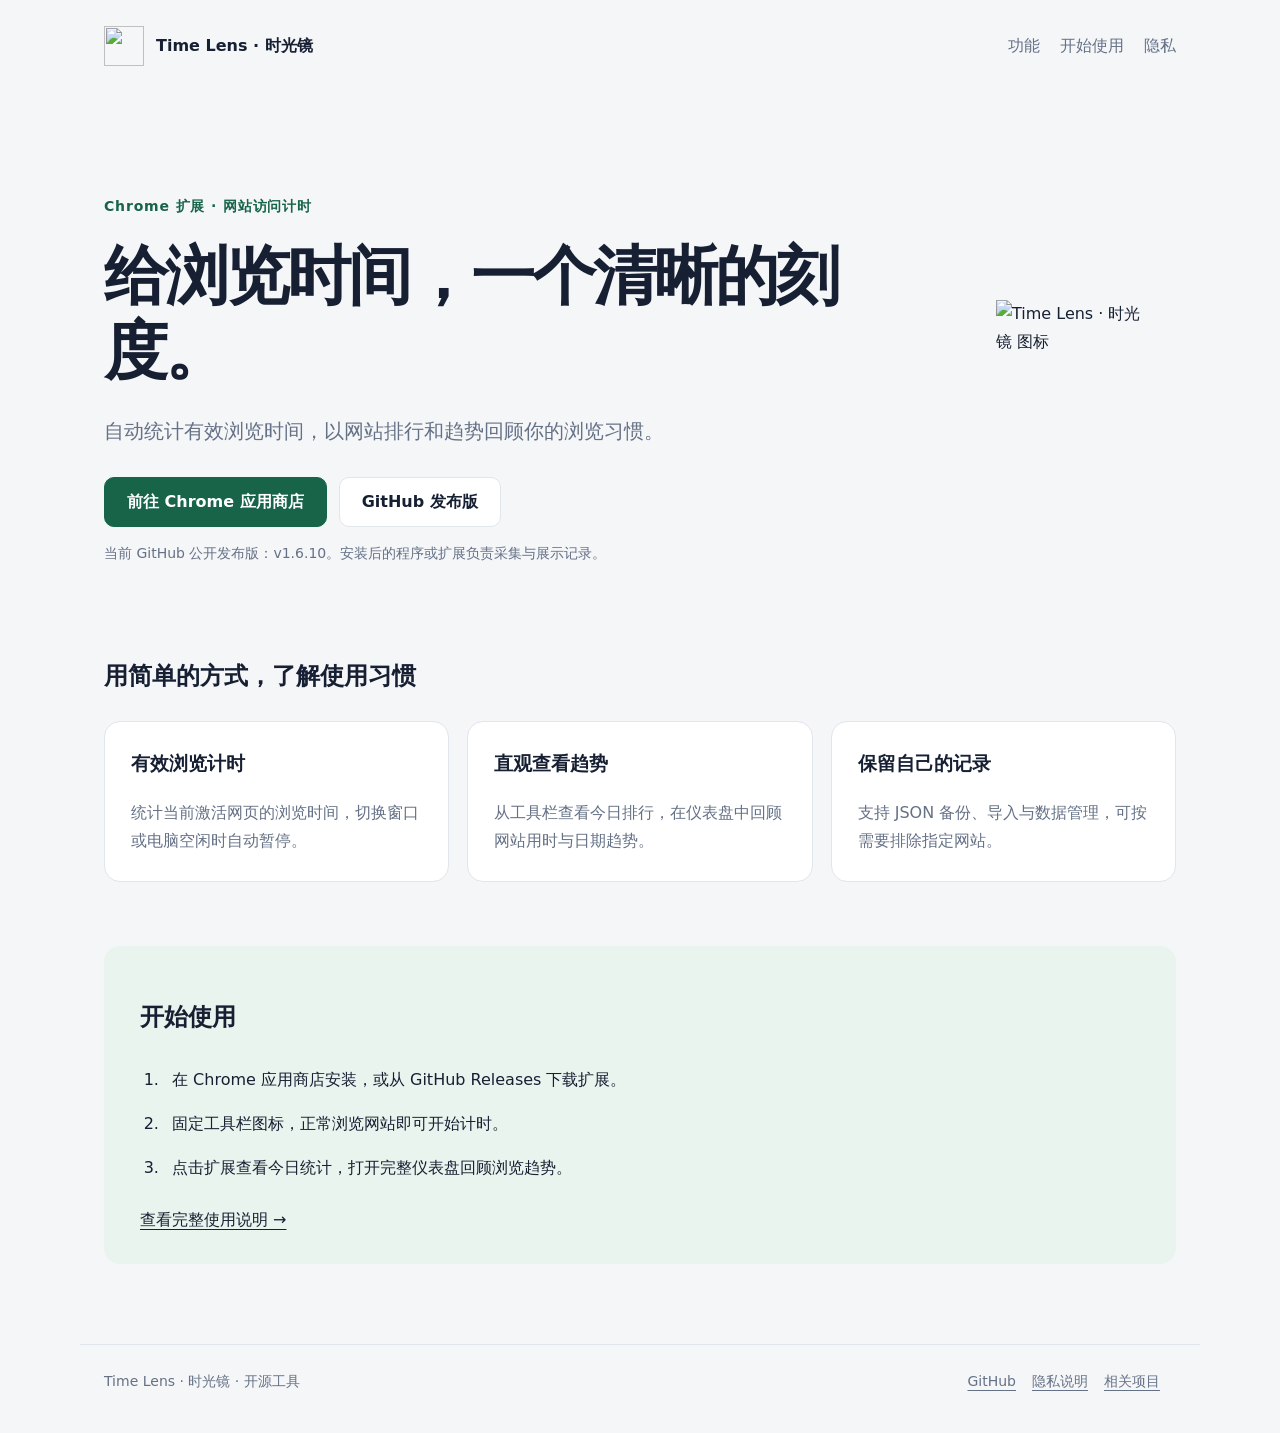
==== site/index.html @ b0091fdf "Publish product website across hosting platforms [skip netlify]" ====
<!doctype html>
<html lang="zh-CN"><head><meta charset="utf-8"><meta name="viewport" content="width=device-width,initial-scale=1"><title>Time Lens · 时光镜 — Chrome 扩展 · 网站访问计时</title><meta name="description" content="自动统计有效浏览时间，以网站排行和趋势回顾你的浏览习惯。"><meta name="color-scheme" content="light dark"><link rel="icon" href="logo.png"><link rel="stylesheet" href="site.css"></head><body>
<header><a class="brand" href="./"><img src="logo.png" width="40" height="40" alt=""><span>Time Lens · 时光镜</span></a><nav aria-label="页面导航"><a href="./#features">功能</a><a href="./#start">开始使用</a><a href="privacy.html">隐私</a></nav></header><main><section class="hero"><div><p class="eyebrow">Chrome 扩展 · 网站访问计时</p><h1>给浏览时间，一个清晰的刻度。</h1><p class="lead">自动统计有效浏览时间，以网站排行和趋势回顾你的浏览习惯。</p><div class="actions"><a class="button primary" href="https://chromewebstore.google.com/detail/idihkkiapagakajacljibnpekkfpiacm">前往 Chrome 应用商店</a><a class="button" href="https://github.com/yuzhounh/timelens-chrome-extension/releases/latest">GitHub 发布版</a></div><p class="note">当前 GitHub 公开发布版：v1.6.10。安装后的程序或扩展负责采集与展示记录。</p></div><img class="hero-logo" src="logo.png" alt="Time Lens · 时光镜 图标" width="160" height="160"></section><section id="features"><h2>用简单的方式，了解使用习惯</h2><div class="cards"><article class="card"><h3>有效浏览计时</h3><p>统计当前激活网页的浏览时间，切换窗口或电脑空闲时自动暂停。</p></article><article class="card"><h3>直观查看趋势</h3><p>从工具栏查看今日排行，在仪表盘中回顾网站用时与日期趋势。</p></article><article class="card"><h3>保留自己的记录</h3><p>支持 JSON 备份、导入与数据管理，可按需要排除指定网站。</p></article></div></section><section class="steps" id="start"><h2>开始使用</h2><ol><li>在 Chrome 应用商店安装，或从 GitHub Releases 下载扩展。</li><li>固定工具栏图标，正常浏览网站即可开始计时。</li><li>点击扩展查看今日统计，打开完整仪表盘回顾浏览趋势。</li></ol><a href="https://github.com/yuzhounh/timelens-chrome-extension#readme">查看完整使用说明 →</a></section></main><footer><span>Time Lens · 时光镜 · 开源工具</span><div><a href="https://github.com/yuzhounh/timelens-chrome-extension">GitHub</a><a href="privacy.html">隐私说明</a><a href="https://soft-trace.pages.dev/">相关项目</a></div></footer>
</body></html>
---- site/site.css ----
:root{color-scheme:light dark;--bg:#f5f6f8;--card:#fff;--ink:#172033;--muted:#657186;--line:#e1e5ec;--accent:#176448;--tint:#e9f4ee}*{box-sizing:border-box}body{margin:0;background:var(--bg);color:var(--ink);font:16px/1.75 system-ui,-apple-system,"Segoe UI","Microsoft YaHei",sans-serif}a{color:inherit;text-underline-offset:4px}header,main,footer{max-width:1120px;margin:auto;padding:24px}header{display:flex;align-items:center;justify-content:space-between;gap:24px}.brand{display:flex;align-items:center;gap:12px;text-decoration:none;font-weight:700}.brand img{width:40px;height:40px;object-fit:contain}nav{display:flex;gap:20px}nav a{display:inline-flex;align-items:center;min-height:44px;text-decoration:none;color:var(--muted)}.hero{padding:64px 0 56px;display:grid;grid-template-columns:1fr 180px;gap:48px;align-items:center}.eyebrow{color:var(--accent);font-weight:650;letter-spacing:.06em;font-size:14px}h1{font-size:clamp(34px,5.5vw,64px);letter-spacing:-.045em;line-height:1.18;max-width:780px;margin:20px 0 24px}.lead{font-size:20px;color:var(--muted);max-width:680px}.hero-logo{width:160px;height:160px;object-fit:contain}.actions{display:flex;flex-wrap:wrap;gap:12px;margin-top:28px}.button{display:inline-flex;align-items:center;justify-content:center;min-height:48px;min-width:48px;padding:10px 22px;border:1px solid var(--line);border-radius:10px;text-decoration:none;background:var(--card);font-weight:600}.primary{color:#fff;background:var(--accent);border-color:var(--accent)}.note{font-size:14px;color:var(--muted)}.cards{display:grid;grid-template-columns:repeat(3,1fr);gap:18px;margin:24px 0 64px}.card{padding:26px;background:var(--card);border:1px solid var(--line);border-radius:16px}.card h3{margin-top:0}.card p{color:var(--muted);margin-bottom:0}section{scroll-margin-top:30px}.steps{padding:30px 36px;background:var(--tint);border-radius:16px;margin-bottom:56px}.steps ol{padding-left:24px}.steps li{padding:8px}.prose{max-width:780px;padding:40px 0 70px}.prose h1{font-size:42px}.prose p{color:var(--muted)}footer{border-top:1px solid var(--line);display:flex;flex-wrap:wrap;justify-content:space-between;gap:16px;color:var(--muted);font-size:14px}footer a{display:inline-block;min-height:40px;margin-right:16px}@media(prefers-color-scheme:dark){:root{--bg:#10151d;--card:#18202c;--ink:#eef2f7;--muted:#a9b4c4;--line:#2c3746;--accent:#67d4a6;--tint:#172d25}.primary{color:#10251b}}@media(max-width:640px){header,main,footer{padding:20px}header{align-items:flex-start;gap:12px;flex-wrap:wrap}nav{gap:18px}.hero{grid-template-columns:1fr;padding:36px 0 32px;gap:20px}.hero-logo{width:80px;height:80px;grid-row:1}.cards{grid-template-columns:1fr;margin-bottom:36px}.steps{padding:20px}.lead{font-size:18px}.actions .button{flex:1 1 auto}h1{font-size:38px}}
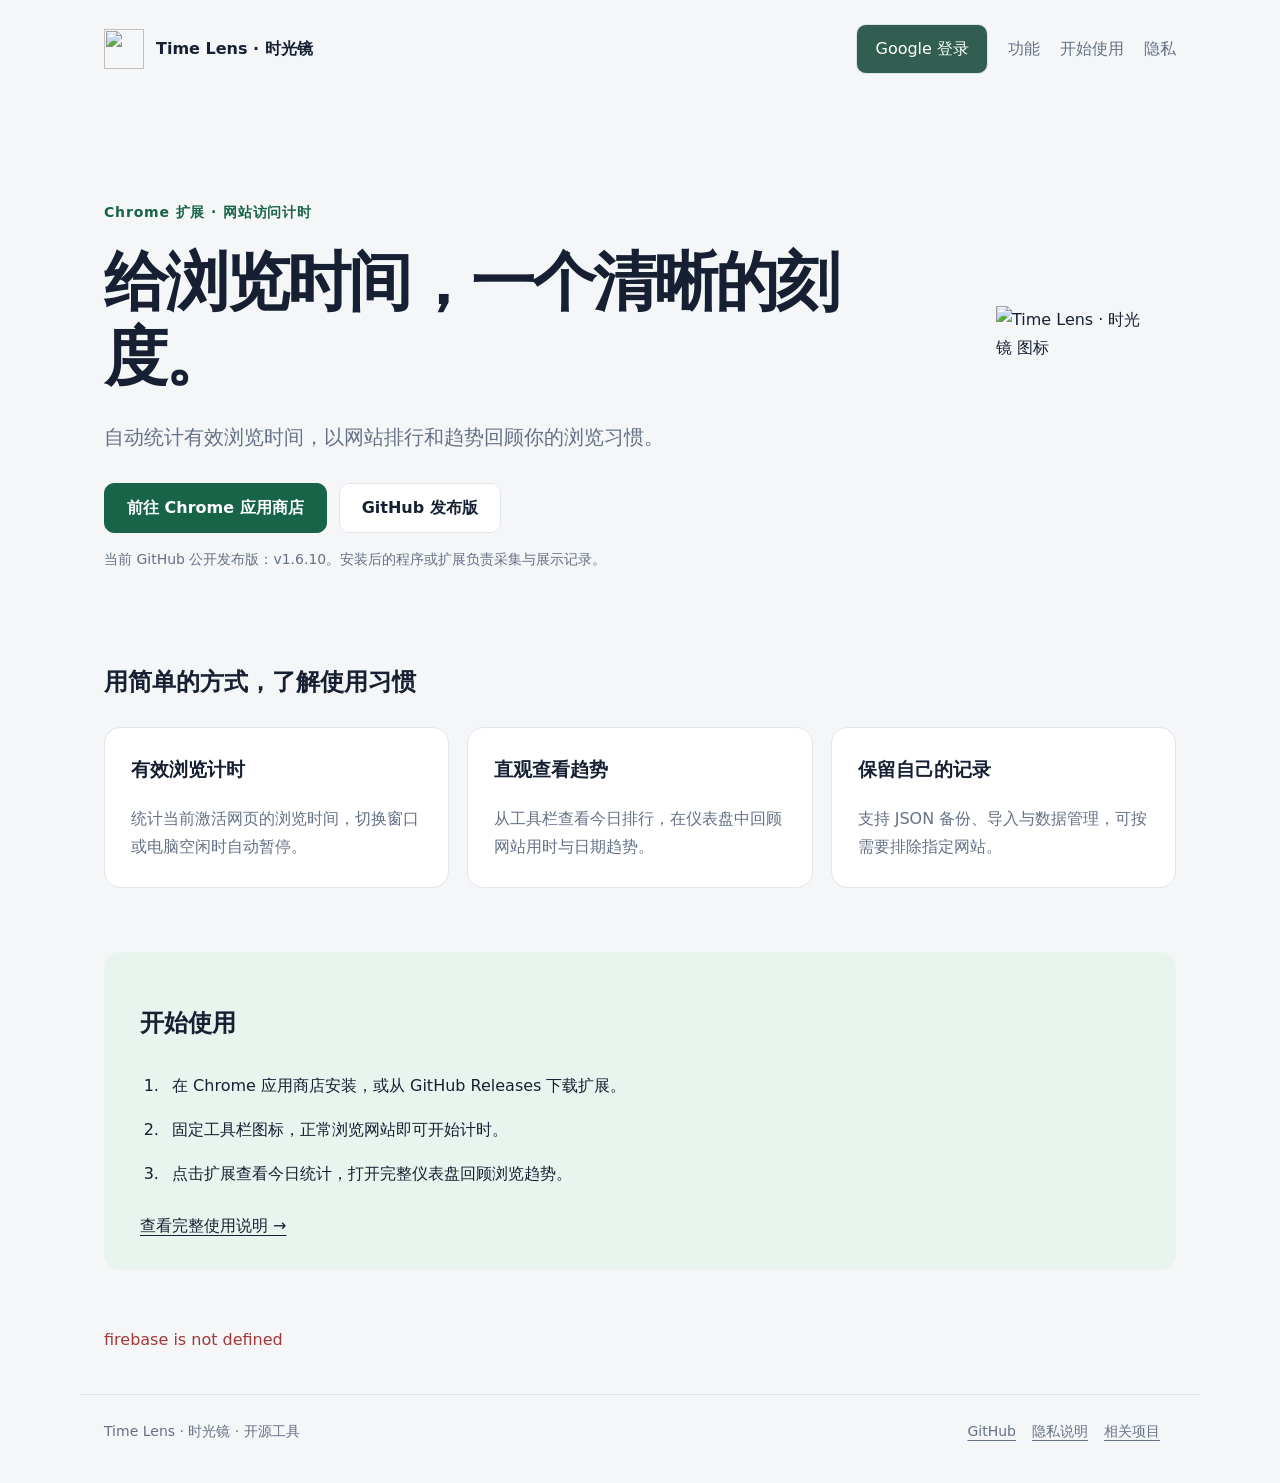
==== commit de4cb3ac: "Add Google sign-in and personal cloud dashboards [skip netlify]" ====
--- a/site/index.html
+++ b/site/index.html
@@ -1,4 +1,6 @@
 <!doctype html>
-<html lang="zh-CN"><head><meta charset="utf-8"><meta name="viewport" content="width=device-width,initial-scale=1"><title>Time Lens · 时光镜 — Chrome 扩展 · 网站访问计时</title><meta name="description" content="自动统计有效浏览时间，以网站排行和趋势回顾你的浏览习惯。"><meta name="color-scheme" content="light dark"><link rel="icon" href="logo.png"><link rel="stylesheet" href="site.css"></head><body>
-<header><a class="brand" href="./"><img src="logo.png" width="40" height="40" alt=""><span>Time Lens · 时光镜</span></a><nav aria-label="页面导航"><a href="./#features">功能</a><a href="./#start">开始使用</a><a href="privacy.html">隐私</a></nav></header><main><section class="hero"><div><p class="eyebrow">Chrome 扩展 · 网站访问计时</p><h1>给浏览时间，一个清晰的刻度。</h1><p class="lead">自动统计有效浏览时间，以网站排行和趋势回顾你的浏览习惯。</p><div class="actions"><a class="button primary" href="https://chromewebstore.google.com/detail/idihkkiapagakajacljibnpekkfpiacm">前往 Chrome 应用商店</a><a class="button" href="https://github.com/yuzhounh/timelens-chrome-extension/releases/latest">GitHub 发布版</a></div><p class="note">当前 GitHub 公开发布版：v1.6.10。安装后的程序或扩展负责采集与展示记录。</p></div><img class="hero-logo" src="logo.png" alt="Time Lens · 时光镜 图标" width="160" height="160"></section><section id="features"><h2>用简单的方式，了解使用习惯</h2><div class="cards"><article class="card"><h3>有效浏览计时</h3><p>统计当前激活网页的浏览时间，切换窗口或电脑空闲时自动暂停。</p></article><article class="card"><h3>直观查看趋势</h3><p>从工具栏查看今日排行，在仪表盘中回顾网站用时与日期趋势。</p></article><article class="card"><h3>保留自己的记录</h3><p>支持 JSON 备份、导入与数据管理，可按需要排除指定网站。</p></article></div></section><section class="steps" id="start"><h2>开始使用</h2><ol><li>在 Chrome 应用商店安装，或从 GitHub Releases 下载扩展。</li><li>固定工具栏图标，正常浏览网站即可开始计时。</li><li>点击扩展查看今日统计，打开完整仪表盘回顾浏览趋势。</li></ol><a href="https://github.com/yuzhounh/timelens-chrome-extension#readme">查看完整使用说明 →</a></section></main><footer><span>Time Lens · 时光镜 · 开源工具</span><div><a href="https://github.com/yuzhounh/timelens-chrome-extension">GitHub</a><a href="privacy.html">隐私说明</a><a href="https://soft-trace.pages.dev/">相关项目</a></div></footer>
+<html lang="zh-CN"><head><meta charset="utf-8"><meta name="viewport" content="width=device-width,initial-scale=1"><title>Time Lens · 时光镜 — Chrome 扩展 · 网站访问计时</title><meta name="description" content="自动统计有效浏览时间，以网站排行和趋势回顾你的浏览习惯。"><meta name="color-scheme" content="light dark"><link rel="icon" href="logo.png"><link rel="stylesheet" href="site.css"><script src="https://www.gstatic.com/firebasejs/12.4.0/firebase-app-compat.js" defer></script>
+<script src="https://www.gstatic.com/firebasejs/12.4.0/firebase-auth-compat.js" defer></script>
+<script src="cloud-auth.js" defer></script><link rel="stylesheet" href="cloud.css"></head><body>
+<header><a class="brand" href="./"><img src="logo.png" width="40" height="40" alt=""><span>Time Lens · 时光镜</span></a><nav aria-label="页面导航"><button class="site-login" data-cloud-login>Google 登录</button><a href="./#features">功能</a><a href="./#start">开始使用</a><a href="privacy.html">隐私</a></nav></header><main><section class="hero"><div><p class="eyebrow">Chrome 扩展 · 网站访问计时</p><h1>给浏览时间，一个清晰的刻度。</h1><p class="lead">自动统计有效浏览时间，以网站排行和趋势回顾你的浏览习惯。</p><div class="actions"><a class="button primary" href="https://chromewebstore.google.com/detail/idihkkiapagakajacljibnpekkfpiacm">前往 Chrome 应用商店</a><a class="button" href="https://github.com/yuzhounh/timelens-chrome-extension/releases/latest">GitHub 发布版</a></div><p class="note">当前 GitHub 公开发布版：v1.6.10。安装后的程序或扩展负责采集与展示记录。</p></div><img class="hero-logo" src="logo.png" alt="Time Lens · 时光镜 图标" width="160" height="160"></section><section id="features"><h2>用简单的方式，了解使用习惯</h2><div class="cards"><article class="card"><h3>有效浏览计时</h3><p>统计当前激活网页的浏览时间，切换窗口或电脑空闲时自动暂停。</p></article><article class="card"><h3>直观查看趋势</h3><p>从工具栏查看今日排行，在仪表盘中回顾网站用时与日期趋势。</p></article><article class="card"><h3>保留自己的记录</h3><p>支持 JSON 备份、导入与数据管理，可按需要排除指定网站。</p></article></div></section><section class="steps" id="start"><h2>开始使用</h2><ol><li>在 Chrome 应用商店安装，或从 GitHub Releases 下载扩展。</li><li>固定工具栏图标，正常浏览网站即可开始计时。</li><li>点击扩展查看今日统计，打开完整仪表盘回顾浏览趋势。</li></ol><a href="https://github.com/yuzhounh/timelens-chrome-extension#readme">查看完整使用说明 →</a></section><p id="auth-message" role="status"></p></main><footer><span>Time Lens · 时光镜 · 开源工具</span><div><a href="https://github.com/yuzhounh/timelens-chrome-extension">GitHub</a><a href="privacy.html">隐私说明</a><a href="https://soft-trace.pages.dev/">相关项目</a></div></footer>
 </body></html>
--- a/site/cloud.css
+++ b/site/cloud.css
@@ -0,0 +1,18 @@
+
+[hidden]{display:none!important}
+body.auth-wait>*:not(.auth-gate){display:none!important}
+.auth-gate{position:relative;min-height:100vh;display:grid;place-items:center;background:#f5f7fa;padding:24px;font:16px/1.7 system-ui,"Microsoft YaHei",sans-serif;color:#233344}
+.auth-card{max-width:480px;padding:42px;border:1px solid #e1e6ed;border-radius:20px;background:#fff;box-shadow:0 16px 60px #2030400d}
+.auth-card h1{font-size:30px;line-height:1.3;margin:12px 0}
+.auth-card button,.cloud-session button,.site-login{min-width:44px;min-height:44px;padding:10px 18px;border:1px solid #dce3eb;border-radius:10px;background:#fff;color:#243446;cursor:pointer;font:inherit}
+.auth-card button,.site-login{background:#315e50;color:white}
+.auth-card a{color:#315e50}
+#auth-message{min-height:24px;color:#a33737}
+.cloud-session{display:flex;justify-content:flex-end;align-items:center;gap:14px;max-width:1530px;margin:0 auto;padding:12px 24px;font:14px/1.5 system-ui;color:#6b7789;flex-wrap:wrap}
+.cloud-view #pause,.cloud-view [data-settings-tab="data"],.cloud-view #import-data,.cloud-view #choose-import-file,.cloud-view #tab-data{display:none!important}
+.cloud-view [data-settings-panel="devices"] input{pointer-events:none}
+.cloud-view [data-rename-device]{display:none!important}
+.cloud-view #preferencesPanel>article:first-child{display:none}
+.cloud-view #idle-minutes,.cloud-view #auto-start{pointer-events:none}
+@media(prefers-color-scheme:dark){.auth-gate{background:#111820;color:#edf2f5}.auth-card{background:#1a2530;border-color:#35424f}.auth-card a{color:#9dd1bc}}
+@media(max-width:600px){.auth-card{padding:26px}.cloud-session{justify-content:space-between;padding:12px 20px}.cloud-session span:first-child{max-width:100%}}
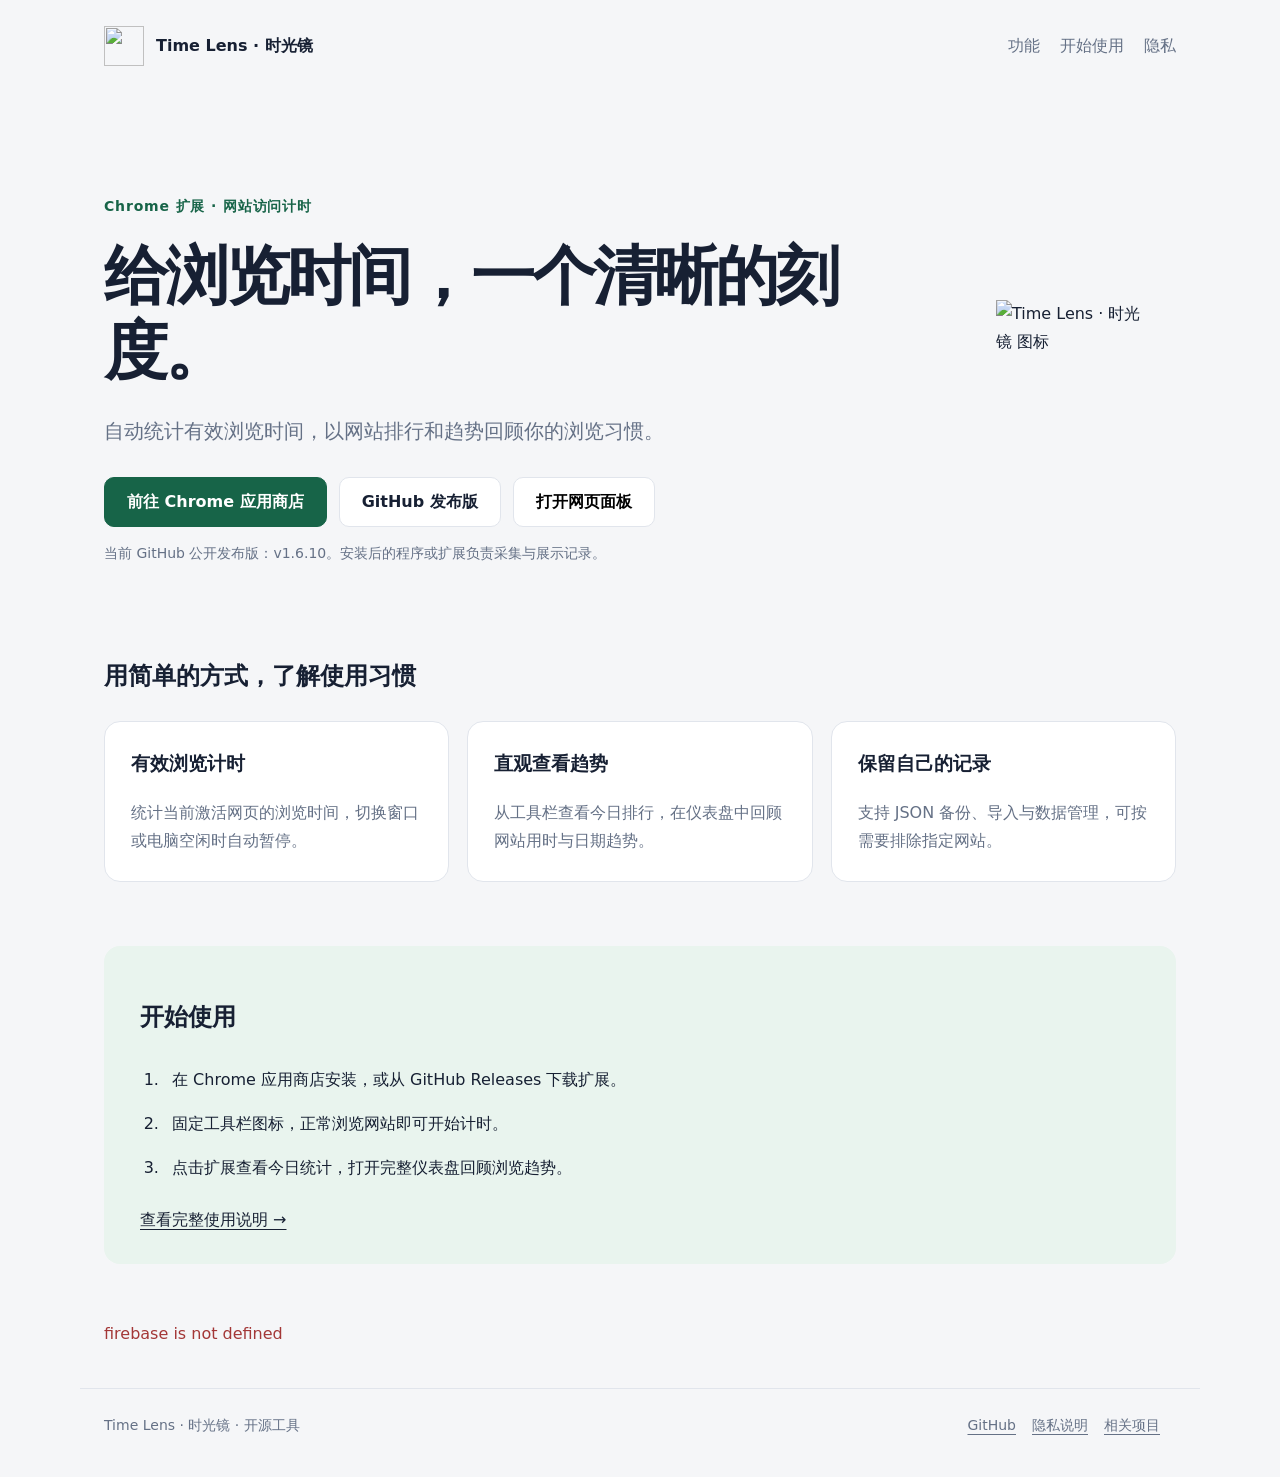
==== commit 1bb0e980: "Refine dashboard account controls and website panel entry [skip netlify]" ====
--- a/site/index.html
+++ b/site/index.html
@@ -2,5 +2,5 @@
 <html lang="zh-CN"><head><meta charset="utf-8"><meta name="viewport" content="width=device-width,initial-scale=1"><title>Time Lens · 时光镜 — Chrome 扩展 · 网站访问计时</title><meta name="description" content="自动统计有效浏览时间，以网站排行和趋势回顾你的浏览习惯。"><meta name="color-scheme" content="light dark"><link rel="icon" href="logo.png"><link rel="stylesheet" href="site.css"><script src="https://www.gstatic.com/firebasejs/12.4.0/firebase-app-compat.js" defer></script>
 <script src="https://www.gstatic.com/firebasejs/12.4.0/firebase-auth-compat.js" defer></script>
 <script src="cloud-auth.js" defer></script><link rel="stylesheet" href="cloud.css"></head><body>
-<header><a class="brand" href="./"><img src="logo.png" width="40" height="40" alt=""><span>Time Lens · 时光镜</span></a><nav aria-label="页面导航"><button class="site-login" data-cloud-login>Google 登录</button><a href="./#features">功能</a><a href="./#start">开始使用</a><a href="privacy.html">隐私</a></nav></header><main><section class="hero"><div><p class="eyebrow">Chrome 扩展 · 网站访问计时</p><h1>给浏览时间，一个清晰的刻度。</h1><p class="lead">自动统计有效浏览时间，以网站排行和趋势回顾你的浏览习惯。</p><div class="actions"><a class="button primary" href="https://chromewebstore.google.com/detail/idihkkiapagakajacljibnpekkfpiacm">前往 Chrome 应用商店</a><a class="button" href="https://github.com/yuzhounh/timelens-chrome-extension/releases/latest">GitHub 发布版</a></div><p class="note">当前 GitHub 公开发布版：v1.6.10。安装后的程序或扩展负责采集与展示记录。</p></div><img class="hero-logo" src="logo.png" alt="Time Lens · 时光镜 图标" width="160" height="160"></section><section id="features"><h2>用简单的方式，了解使用习惯</h2><div class="cards"><article class="card"><h3>有效浏览计时</h3><p>统计当前激活网页的浏览时间，切换窗口或电脑空闲时自动暂停。</p></article><article class="card"><h3>直观查看趋势</h3><p>从工具栏查看今日排行，在仪表盘中回顾网站用时与日期趋势。</p></article><article class="card"><h3>保留自己的记录</h3><p>支持 JSON 备份、导入与数据管理，可按需要排除指定网站。</p></article></div></section><section class="steps" id="start"><h2>开始使用</h2><ol><li>在 Chrome 应用商店安装，或从 GitHub Releases 下载扩展。</li><li>固定工具栏图标，正常浏览网站即可开始计时。</li><li>点击扩展查看今日统计，打开完整仪表盘回顾浏览趋势。</li></ol><a href="https://github.com/yuzhounh/timelens-chrome-extension#readme">查看完整使用说明 →</a></section><p id="auth-message" role="status"></p></main><footer><span>Time Lens · 时光镜 · 开源工具</span><div><a href="https://github.com/yuzhounh/timelens-chrome-extension">GitHub</a><a href="privacy.html">隐私说明</a><a href="https://soft-trace.pages.dev/">相关项目</a></div></footer>
+<header><a class="brand" href="./"><img src="logo.png" width="40" height="40" alt=""><span>Time Lens · 时光镜</span></a><nav aria-label="页面导航"><a href="./#features">功能</a><a href="./#start">开始使用</a><a href="privacy.html">隐私</a></nav></header><main><section class="hero"><div><p class="eyebrow">Chrome 扩展 · 网站访问计时</p><h1>给浏览时间，一个清晰的刻度。</h1><p class="lead">自动统计有效浏览时间，以网站排行和趋势回顾你的浏览习惯。</p><div class="actions"><a class="button primary" href="https://chromewebstore.google.com/detail/idihkkiapagakajacljibnpekkfpiacm">前往 Chrome 应用商店</a><a class="button" href="https://github.com/yuzhounh/timelens-chrome-extension/releases/latest">GitHub 发布版</a><button class="button" data-cloud-login data-cloud-label="打开网页面板">打开网页面板</button></div><p class="note">当前 GitHub 公开发布版：v1.6.10。安装后的程序或扩展负责采集与展示记录。</p></div><img class="hero-logo" src="logo.png" alt="Time Lens · 时光镜 图标" width="160" height="160"></section><section id="features"><h2>用简单的方式，了解使用习惯</h2><div class="cards"><article class="card"><h3>有效浏览计时</h3><p>统计当前激活网页的浏览时间，切换窗口或电脑空闲时自动暂停。</p></article><article class="card"><h3>直观查看趋势</h3><p>从工具栏查看今日排行，在仪表盘中回顾网站用时与日期趋势。</p></article><article class="card"><h3>保留自己的记录</h3><p>支持 JSON 备份、导入与数据管理，可按需要排除指定网站。</p></article></div></section><section class="steps" id="start"><h2>开始使用</h2><ol><li>在 Chrome 应用商店安装，或从 GitHub Releases 下载扩展。</li><li>固定工具栏图标，正常浏览网站即可开始计时。</li><li>点击扩展查看今日统计，打开完整仪表盘回顾浏览趋势。</li></ol><a href="https://github.com/yuzhounh/timelens-chrome-extension#readme">查看完整使用说明 →</a></section><p id="auth-message" role="status"></p></main><footer><span>Time Lens · 时光镜 · 开源工具</span><div><a href="https://github.com/yuzhounh/timelens-chrome-extension">GitHub</a><a href="privacy.html">隐私说明</a><a href="https://soft-trace.pages.dev/">相关项目</a></div></footer>
 </body></html>
--- a/site/site.css
+++ b/site/site.css
@@ -1 +1,3 @@
 :root{color-scheme:light dark;--bg:#f5f6f8;--card:#fff;--ink:#172033;--muted:#657186;--line:#e1e5ec;--accent:#176448;--tint:#e9f4ee}*{box-sizing:border-box}body{margin:0;background:var(--bg);color:var(--ink);font:16px/1.75 system-ui,-apple-system,"Segoe UI","Microsoft YaHei",sans-serif}a{color:inherit;text-underline-offset:4px}header,main,footer{max-width:1120px;margin:auto;padding:24px}header{display:flex;align-items:center;justify-content:space-between;gap:24px}.brand{display:flex;align-items:center;gap:12px;text-decoration:none;font-weight:700}.brand img{width:40px;height:40px;object-fit:contain}nav{display:flex;gap:20px}nav a{display:inline-flex;align-items:center;min-height:44px;text-decoration:none;color:var(--muted)}.hero{padding:64px 0 56px;display:grid;grid-template-columns:1fr 180px;gap:48px;align-items:center}.eyebrow{color:var(--accent);font-weight:650;letter-spacing:.06em;font-size:14px}h1{font-size:clamp(34px,5.5vw,64px);letter-spacing:-.045em;line-height:1.18;max-width:780px;margin:20px 0 24px}.lead{font-size:20px;color:var(--muted);max-width:680px}.hero-logo{width:160px;height:160px;object-fit:contain}.actions{display:flex;flex-wrap:wrap;gap:12px;margin-top:28px}.button{display:inline-flex;align-items:center;justify-content:center;min-height:48px;min-width:48px;padding:10px 22px;border:1px solid var(--line);border-radius:10px;text-decoration:none;background:var(--card);font-weight:600}.primary{color:#fff;background:var(--accent);border-color:var(--accent)}.note{font-size:14px;color:var(--muted)}.cards{display:grid;grid-template-columns:repeat(3,1fr);gap:18px;margin:24px 0 64px}.card{padding:26px;background:var(--card);border:1px solid var(--line);border-radius:16px}.card h3{margin-top:0}.card p{color:var(--muted);margin-bottom:0}section{scroll-margin-top:30px}.steps{padding:30px 36px;background:var(--tint);border-radius:16px;margin-bottom:56px}.steps ol{padding-left:24px}.steps li{padding:8px}.prose{max-width:780px;padding:40px 0 70px}.prose h1{font-size:42px}.prose p{color:var(--muted)}footer{border-top:1px solid var(--line);display:flex;flex-wrap:wrap;justify-content:space-between;gap:16px;color:var(--muted);font-size:14px}footer a{display:inline-block;min-height:40px;margin-right:16px}@media(prefers-color-scheme:dark){:root{--bg:#10151d;--card:#18202c;--ink:#eef2f7;--muted:#a9b4c4;--line:#2c3746;--accent:#67d4a6;--tint:#172d25}.primary{color:#10251b}}@media(max-width:640px){header,main,footer{padding:20px}header{align-items:flex-start;gap:12px;flex-wrap:wrap}nav{gap:18px}.hero{grid-template-columns:1fr;padding:36px 0 32px;gap:20px}.hero-logo{width:80px;height:80px;grid-row:1}.cards{grid-template-columns:1fr;margin-bottom:36px}.steps{padding:20px}.lead{font-size:18px}.actions .button{flex:1 1 auto}h1{font-size:38px}}
+
+.actions button.button{font:inherit;font-weight:600;cursor:pointer}
